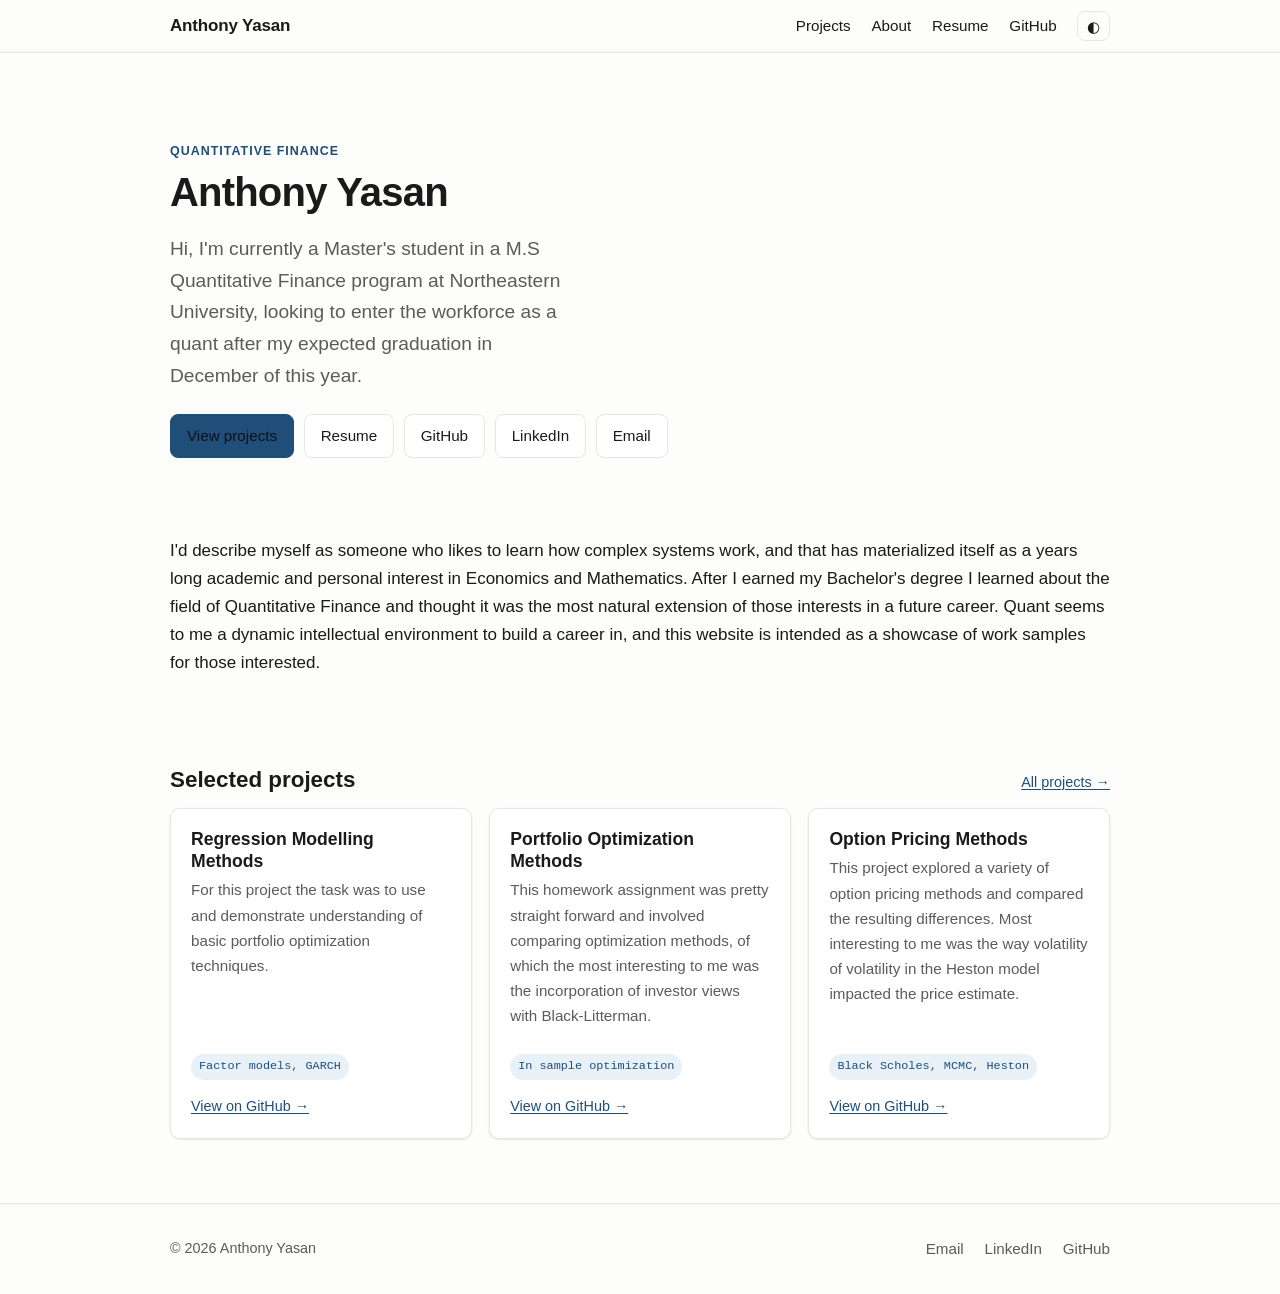
==== index.html @ 8fbe660a "Publish portfolio site" ====
<!DOCTYPE html>
<html lang="en">
<head>
  <meta charset="utf-8">
  <meta name="viewport" content="width=device-width, initial-scale=1">
  <title>Anthony Yasan — Quantitative Finance</title>
  <meta name="description" content="Anthony Yasan — MS Quantitative Finance candidate at Northeastern.">
  <link rel="canonical" href="https://anthonyyasan.github.io/">
  <meta property="og:title" content="Anthony Yasan — Quantitative Finance">
  <meta property="og:description" content="MS Quantitative Finance candidate at Northeastern.">
  <meta property="og:type" content="website">
  <meta property="og:url" content="https://anthonyyasan.github.io/">
  <meta property="og:image" content="https://anthonyyasan.github.io/assets/img/og-card.png">
  <meta name="twitter:card" content="summary_large_image">
  <link rel="icon" href="/assets/img/favicon.svg" type="image/svg+xml">
  <link rel="stylesheet" href="/css/style.css">
  <script>try{var t=localStorage.getItem('theme');if(t)document.documentElement.setAttribute('data-theme',t);}catch(e){}</script>
  <script src="/js/main.js" defer></script>
  <script type="application/ld+json">
  {
    "@context": "https://schema.org",
    "@type": "Person",
    "name": "Anthony Yasan",
    "url": "https://anthonyyasan.github.io/",
    "alumniOf": ["Northeastern University", "University of Massachusetts Amherst"],
    "sameAs": [
      "https://www.linkedin.com/in/anthony-yasan",
      "https://github.com/AnthonyYasan"
    ]
  }
  </script>
</head>
<body>
  <!-- ===================== HEADER / NAV (structure — leave as-is) ===================== -->
  <header class="site-header">
    <nav class="nav" aria-label="Primary">
      <a class="nav__brand" href="/">Anthony Yasan</a>
      <span class="nav__spacer"></span>
      <button class="nav-toggle" aria-label="Toggle navigation" aria-expanded="false" aria-controls="nav-links">☰</button>
      <ul class="nav__links" id="nav-links">
        <li><a href="/projects.html">Projects</a></li>
        <li><a href="/about.html">About</a></li>
        <li><a href="/resume.html">Resume</a></li>
        <li><a href="https://github.com/AnthonyYasan" target="_blank" rel="noopener">GitHub</a></li>
        <li><button class="theme-toggle" aria-label="Toggle light or dark theme" title="Toggle theme">◐</button></li>
      </ul>
    </nav>
  </header>

  <main class="container container--wide">
    <section class="hero">
      <p class="eyebrow">Quantitative Finance</p>
      <h1>Anthony Yasan</h1>

      <!-- ✍️ POSITIONING LINE -->
      <p class="hero__lead">Hi, I'm currently a Master's student in a M.S Quantitative Finance program at Northeastern University, looking to enter the workforce as a quant after my expected graduation in December of this year.</p>

      <div class="btn-row">
        <a class="btn btn--primary" href="/projects.html">View projects</a>
        <a class="btn" href="/resume.html">Resume</a>
        <a class="btn" href="https://github.com/AnthonyYasan" target="_blank" rel="noopener">GitHub</a>
        <a class="btn" href="https://www.linkedin.com/in/anthony-yasan" target="_blank" rel="noopener">LinkedIn</a>
        <a class="btn" href="mailto:anthony.yasan@gmail.com">Email</a>
      </div>
    </section>

    <section>
      <!-- ✍️ SHORT BIO -->
      <p>I'd describe myself as someone who likes to learn how complex systems work, and that has materialized itself as a years long academic and personal interest in Economics and Mathematics. After I earned my Bachelor's degree I learned about the field of Quantitative Finance and thought it was the most natural extension of those interests in a future career. Quant seems to me a dynamic intellectual environment to build a career in, and this website is intended as a showcase of work samples for those interested.</p>
    </section>

    <section>
      <div class="section-head">
        <h2>Selected projects</h2>
        <a href="/projects.html">All projects &rarr;</a>
      </div>
      <div class="card-grid">

        <!-- PROJECT 1 -->
        <article class="card">
          <h3><a href="https://github.com/AnthonyYasan/asset-pricing-factor-models" target="_blank" rel="noopener"><span>Regression Modelling Methods</span></a></h3>
          <p class="card__result">For this project the task was to use and demonstrate understanding of basic portfolio optimization techniques.</p>
          <ul class="tags"><li class="tag">Factor models, GARCH</li></ul>
          <div class="card__links"><a href="https://github.com/AnthonyYasan/asset-pricing-factor-models" target="_blank" rel="noopener">View on GitHub &rarr;</a></div>
        </article>

        <!-- PROJECT 2 -->
        <article class="card">
          <h3><a href="https://github.com/AnthonyYasan/portfolio-optimization" target="_blank" rel="noopener"><span>Portfolio Optimization Methods</span></a></h3>
          <p class="card__result">This homework assignment was pretty straight forward and involved comparing optimization methods, of which the most interesting to me was the incorporation of investor views with Black-Litterman.</p>
          <ul class="tags"><li class="tag">In sample optimization</li></ul>
          <div class="card__links"><a href="https://github.com/AnthonyYasan/portfolio-optimization" target="_blank" rel="noopener">View on GitHub &rarr;</a></div>
        </article>

        <!-- PROJECT 3 -->
        <article class="card">
          <h3><a href="https://github.com/AnthonyYasan/option-pricing-models" target="_blank" rel="noopener"><span>Option Pricing Methods</span></a></h3>
          <p class="card__result">This project explored a variety of option pricing methods and compared the resulting differences. Most interesting to me was the way volatility of volatility in the Heston model impacted the price estimate.</p>
          <ul class="tags"><li class="tag">Black Scholes, MCMC, Heston</li></ul>
          <div class="card__links"><a href="https://github.com/AnthonyYasan/option-pricing-models" target="_blank" rel="noopener">View on GitHub &rarr;</a></div>
        </article>

      </div>
    </section>
  </main>

  <!-- ===================== FOOTER (structure — edit contact links if needed) ===================== -->
  <footer class="site-footer">
    <div class="container container--wide footer-grid">
      <span>&copy; 2026 Anthony Yasan</span>
      <span class="nav__spacer"></span>
      <ul class="nav__links">
        <li><a href="mailto:anthony.yasan@gmail.com">Email</a></li>
        <li><a href="https://www.linkedin.com/in/anthony-yasan" target="_blank" rel="noopener">LinkedIn</a></li>
        <li><a href="https://github.com/AnthonyYasan" target="_blank" rel="noopener">GitHub</a></li>
      </ul>
    </div>
  </footer>
</body>
</html>
---- css/style.css ----
/* ==========================================================================
   Anthony Yasan — portfolio site
   One stylesheet. Mobile-first. Design tokens in :root. Free dark mode.
   ========================================================================== */

/* ----- Design tokens ----------------------------------------------------- */
:root {
  /* color */
  --bg: #fdfdfc;
  --fg: #1a1a1a;
  --muted: #5b5b5b;
  --accent: #1f4e79;
  --accent-soft: #e8f0f8;
  --card: #ffffff;
  --border: #e6e6e3;
  --code-bg: #f4f4f2;

  /* type */
  --sans: -apple-system, BlinkMacSystemFont, "Segoe UI", Roboto, Helvetica, Arial, sans-serif;
  --mono: ui-monospace, SFMono-Regular, Menlo, Consolas, "Liberation Mono", monospace;

  /* scale */
  --max: 760px;
  --max-wide: 980px;
  --space: 1rem;
  --radius: 10px;
  --shadow: 0 1px 3px rgba(0, 0, 0, .06), 0 1px 2px rgba(0, 0, 0, .04);
}

@media (prefers-color-scheme: dark) {
  :root:not([data-theme="light"]) {
    --bg: #15171a;
    --fg: #e9e9e7;
    --muted: #a3a3a0;
    --accent: #7fb3e8;
    --accent-soft: #1d2733;
    --card: #1d2024;
    --border: #2c3036;
    --code-bg: #1b1e22;
    --shadow: 0 1px 3px rgba(0, 0, 0, .4);
  }
}
/* manual override (set by js/main.js on <html data-theme="...">) */
[data-theme="dark"] {
  --bg: #15171a; --fg: #e9e9e7; --muted: #a3a3a0; --accent: #7fb3e8;
  --accent-soft: #1d2733; --card: #1d2024; --border: #2c3036; --code-bg: #1b1e22;
  --shadow: 0 1px 3px rgba(0, 0, 0, .4);
}
[data-theme="light"] {
  --bg: #fdfdfc; --fg: #1a1a1a; --muted: #5b5b5b; --accent: #1f4e79;
  --accent-soft: #e8f0f8; --card: #ffffff; --border: #e6e6e3; --code-bg: #f4f4f2;
}

/* ----- Base -------------------------------------------------------------- */
*, *::before, *::after { box-sizing: border-box; }

html { -webkit-text-size-adjust: 100%; scroll-behavior: smooth; }
@media (prefers-reduced-motion: reduce) {
  html { scroll-behavior: auto; }
  * { transition: none !important; animation: none !important; }
}

body {
  margin: 0;
  font-family: var(--sans);
  font-size: 1.0625rem;
  line-height: 1.65;
  color: var(--fg);
  background: var(--bg);
  -webkit-font-smoothing: antialiased;
}

h1, h2, h3 { line-height: 1.25; font-weight: 700; }
h1 { font-size: clamp(1.9rem, 4vw, 2.5rem); margin: 0 0 .4em; letter-spacing: -.02em; }
h2 { font-size: 1.4rem; margin: 2.2em 0 .6em; }
h3 { font-size: 1.1rem; margin: 1.6em 0 .4em; }
p { margin: 0 0 1em; }

a { color: var(--accent); text-decoration-thickness: 1px; text-underline-offset: 2px; }
a:hover { text-decoration: none; }

:focus-visible { outline: 2.5px solid var(--accent); outline-offset: 2px; border-radius: 3px; }

img { max-width: 100%; height: auto; display: block; }

code, pre { font-family: var(--mono); font-size: .9em; }
code { background: var(--code-bg); padding: .12em .4em; border-radius: 4px; }
pre {
  background: var(--code-bg); padding: 1rem; border-radius: var(--radius);
  overflow-x: auto; border: 1px solid var(--border); line-height: 1.5;
}
pre code { background: none; padding: 0; }

.container { width: 100%; max-width: var(--max); margin-inline: auto; padding-inline: 1.25rem; }
.container--wide { max-width: var(--max-wide); }
.muted { color: var(--muted); }
.eyebrow {
  text-transform: uppercase; letter-spacing: .08em; font-size: .78rem;
  font-weight: 600; color: var(--accent); margin: 0 0 .4em;
}

/* ----- Header / nav ------------------------------------------------------ */
.site-header {
  position: sticky; top: 0; z-index: 20;
  background: color-mix(in srgb, var(--bg) 88%, transparent);
  backdrop-filter: saturate(180%) blur(8px);
  border-bottom: 1px solid var(--border);
}
.nav {
  max-width: var(--max-wide); margin-inline: auto; padding: .7rem 1.25rem;
  display: flex; align-items: center; gap: 1rem;
}
.nav__brand { font-weight: 700; color: var(--fg); text-decoration: none; letter-spacing: -.01em; }
.nav__brand:hover { color: var(--accent); }
.nav__spacer { flex: 1; }
.nav__links { display: flex; align-items: center; gap: 1.3rem; list-style: none; margin: 0; padding: 0; }
.nav__links a { color: var(--fg); text-decoration: none; font-size: .95rem; }
.nav__links a:hover, .nav__links a[aria-current="page"] { color: var(--accent); }
.nav-toggle, .theme-toggle {
  background: none; border: 1px solid var(--border); border-radius: 8px;
  color: var(--fg); cursor: pointer; padding: .4rem .55rem; font-size: 1rem; line-height: 1;
}
.theme-toggle { font-size: .95rem; }
.nav-toggle { display: none; }

@media (max-width: 640px) {
  .nav-toggle { display: inline-flex; }
  .nav__links {
    display: none; position: absolute; top: 100%; left: 0; right: 0;
    flex-direction: column; align-items: flex-start; gap: 0;
    background: var(--bg); border-bottom: 1px solid var(--border); padding: .5rem 1.25rem 1rem;
  }
  body.nav-open .nav__links { display: flex; }
  .nav__links li { width: 100%; padding: .5rem 0; border-top: 1px solid var(--border); }
}

/* ----- Buttons ----------------------------------------------------------- */
.btn-row { display: flex; flex-wrap: wrap; gap: .6rem; margin: 1.4rem 0; }
.btn {
  display: inline-flex; align-items: center; gap: .4rem;
  padding: .55rem 1rem; border-radius: 8px; font-size: .95rem; font-weight: 500;
  text-decoration: none; border: 1px solid var(--border); color: var(--fg);
  background: var(--card); transition: border-color .15s, transform .05s;
}
.btn:hover { border-color: var(--accent); }
.btn:active { transform: translateY(1px); }
.btn--primary { background: var(--accent); color: #fff; border-color: var(--accent); }
[data-theme="dark"] .btn--primary, :root:not([data-theme="light"]) .btn--primary { color: #0e1116; }
.btn--primary:hover { filter: brightness(1.05); }

/* ----- Hero -------------------------------------------------------------- */
.hero { padding: 3rem 0 1rem; }
.hero__lead { font-size: 1.2rem; color: var(--muted); max-width: 38ch; }
.hero h1 .accent { color: var(--accent); }

/* ----- Sections ---------------------------------------------------------- */
section { margin: 2.5rem 0; }
.section-head { display: flex; align-items: baseline; justify-content: space-between; gap: 1rem; }
.section-head a { font-size: .9rem; white-space: nowrap; }

/* ----- Project cards ----------------------------------------------------- */
.card-grid {
  display: grid; gap: 1.1rem;
  grid-template-columns: repeat(auto-fit, minmax(280px, 1fr));
}
.card {
  display: flex; flex-direction: column;
  background: var(--card); border: 1px solid var(--border); border-radius: var(--radius);
  padding: 1.25rem; box-shadow: var(--shadow); transition: border-color .15s, transform .12s;
}
.card:hover { border-color: var(--accent); transform: translateY(-2px); }
.card h3 { margin: 0 0 .3rem; }
.card h3 a { color: var(--fg); text-decoration: none; }
.card:hover h3 a { color: var(--accent); }
.card__result { color: var(--muted); font-size: .95rem; flex: 1; }
.card__links { display: flex; gap: 1rem; margin-top: .9rem; font-size: .9rem; }

.tags { display: flex; flex-wrap: wrap; gap: .4rem; margin: .7rem 0 0; padding: 0; list-style: none; }
.tag {
  font-family: var(--mono); font-size: .74rem; color: var(--accent);
  background: var(--accent-soft); padding: .2rem .5rem; border-radius: 999px;
}

/* status pill for in-progress case studies */
.pill {
  display: inline-block; font-size: .72rem; font-weight: 600; letter-spacing: .04em;
  text-transform: uppercase; color: var(--muted); border: 1px solid var(--border);
  border-radius: 999px; padding: .15rem .55rem; vertical-align: middle;
}

/* ----- Case study -------------------------------------------------------- */
.case-study header { margin-bottom: 1.5rem; }
.case-study .dek { font-size: 1.15rem; color: var(--muted); }
.meta { list-style: none; margin: 1rem 0 0; padding: 0;
  display: flex; flex-wrap: wrap; gap: .4rem 1.2rem; font-size: .9rem; color: var(--muted); }
.meta li { display: flex; align-items: center; gap: .35rem; }
.case-study section { margin: 1.8rem 0; }

figure { margin: 1.4rem 0; }
figure img { border: 1px solid var(--border); border-radius: var(--radius); width: 100%; }
figcaption { font-size: .85rem; color: var(--muted); margin-top: .5rem; text-align: center; }

.math {
  font-family: var(--mono); background: var(--code-bg); border: 1px solid var(--border);
  border-radius: var(--radius); padding: .8rem 1rem; overflow-x: auto; margin: 1.1rem 0;
}

.callout {
  border-left: 3px solid var(--accent); background: var(--accent-soft);
  padding: .9rem 1.1rem; border-radius: 0 var(--radius) var(--radius) 0; margin: 1.4rem 0;
}
.callout--note { font-size: .95rem; }

table.metrics { width: 100%; border-collapse: collapse; margin: 1.2rem 0; font-size: .92rem; }
table.metrics th, table.metrics td { padding: .5rem .6rem; border-bottom: 1px solid var(--border); text-align: right; }
table.metrics th:first-child, table.metrics td:first-child { text-align: left; }
table.metrics thead th { border-bottom: 2px solid var(--border); color: var(--muted); font-weight: 600; }
table.metrics tbody tr:hover { background: var(--accent-soft); }

.cs-prevnext { display: flex; justify-content: space-between; gap: 1rem;
  margin: 2.5rem 0 0; padding-top: 1.2rem; border-top: 1px solid var(--border); font-size: .92rem; }

/* ----- Footer ------------------------------------------------------------ */
.site-footer {
  border-top: 1px solid var(--border); margin-top: 4rem; padding: 2rem 0;
  color: var(--muted); font-size: .9rem;
}
.site-footer .nav__links a { color: var(--muted); }
.footer-grid { display: flex; flex-wrap: wrap; gap: .5rem 1.3rem; align-items: center; }
.footer-grid .nav__spacer { flex: 1; min-width: 1rem; }

/* ----- Editable placeholders (scaffold) ---------------------------------- */
/* These mark spots for you to fill in. Replace the text and delete the
   class="placeholder" so the styling goes away. Search the files for ✍️ . */
.placeholder {
  color: var(--muted); font-style: italic;
  background: var(--accent-soft); border: 1px dashed var(--border);
  border-radius: 6px; padding: .5rem .75rem; margin: .4rem 0;
}
.placeholder--inline { display: inline-block; padding: .05rem .4rem; margin: 0; }
.fig-slot {
  display: flex; align-items: center; justify-content: center; text-align: center;
  min-height: 150px; color: var(--muted); font-style: italic;
  background: var(--accent-soft); border: 1px dashed var(--border);
  border-radius: var(--radius); padding: 1rem; margin: 1.4rem 0;
}

/* ----- Print ------------------------------------------------------------- */
@media print {
  .site-header, .site-footer, .cs-prevnext, .btn-row { display: none; }
  body { font-size: 11pt; color: #000; background: #fff; }
  a { color: #000; text-decoration: underline; }
}
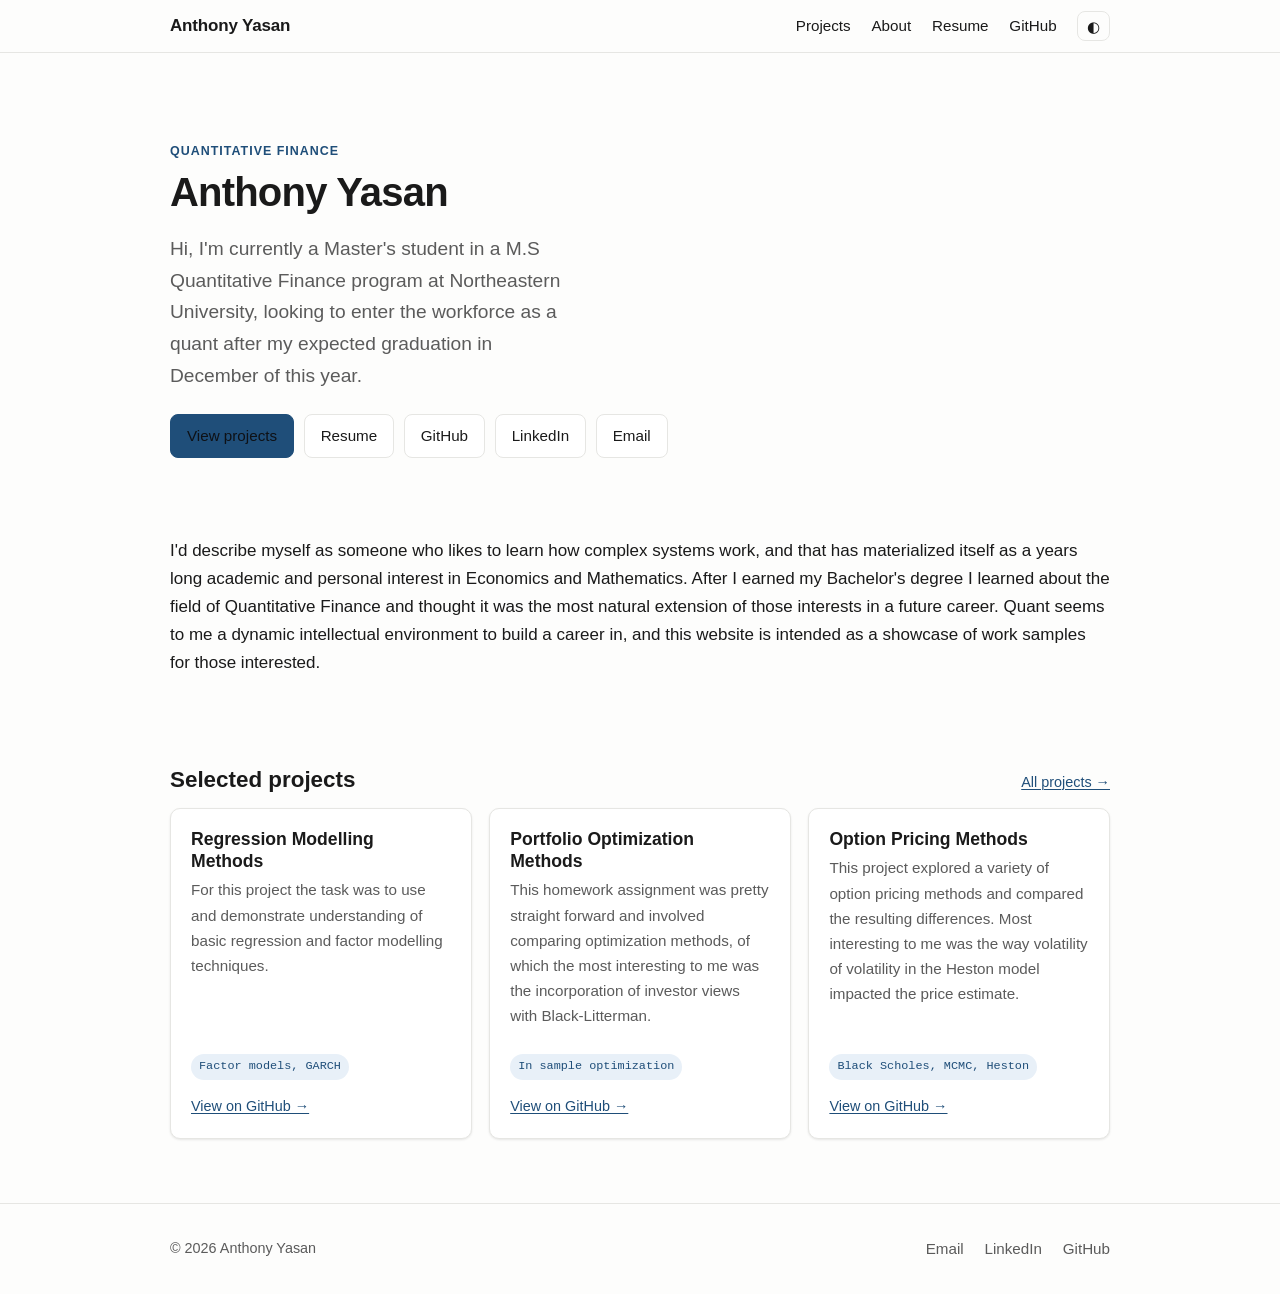
==== commit 928a1b3e: "Fix home-page project one-liner" ====
--- a/index.html
+++ b/index.html
@@ -79,7 +79,7 @@
         <!-- PROJECT 1 -->
         <article class="card">
           <h3><a href="https://github.com/AnthonyYasan/asset-pricing-factor-models" target="_blank" rel="noopener"><span>Regression Modelling Methods</span></a></h3>
-          <p class="card__result">For this project the task was to use and demonstrate understanding of basic portfolio optimization techniques.</p>
+          <p class="card__result">For this project the task was to use and demonstrate understanding of basic regression and factor modelling techniques.</p>
           <ul class="tags"><li class="tag">Factor models, GARCH</li></ul>
           <div class="card__links"><a href="https://github.com/AnthonyYasan/asset-pricing-factor-models" target="_blank" rel="noopener">View on GitHub &rarr;</a></div>
         </article>
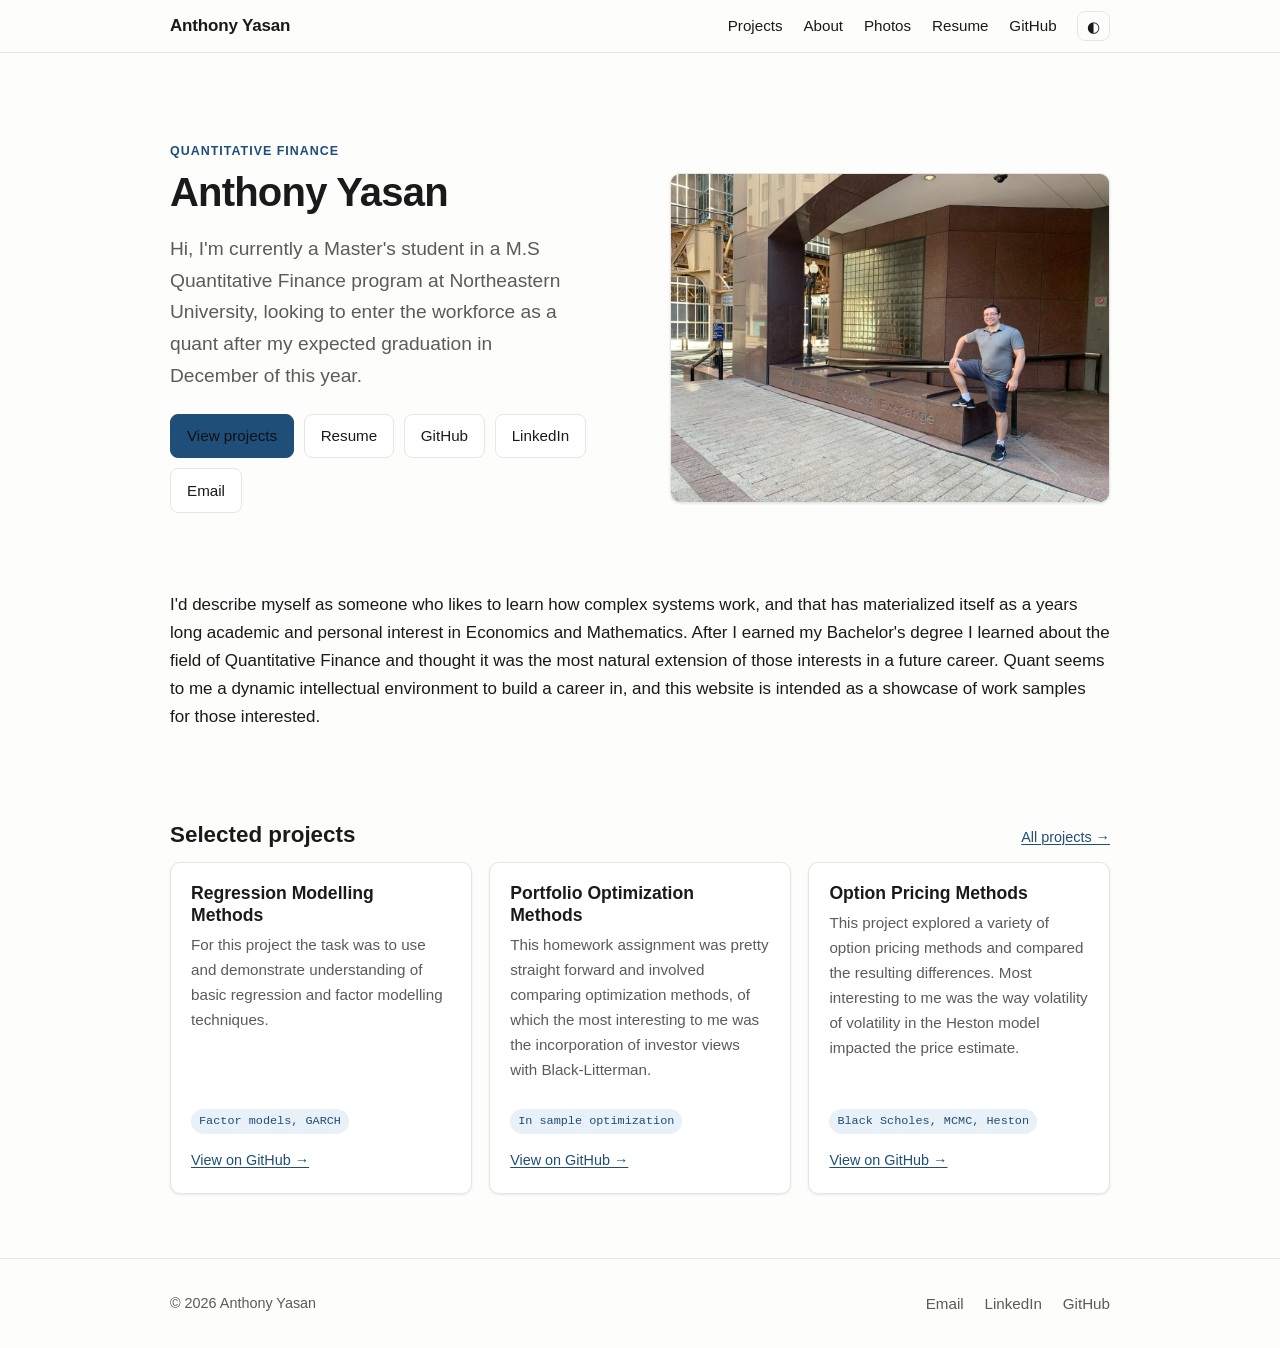
==== commit 183a10af: "Added some photos to the site" ====
--- a/index.html
+++ b/index.html
@@ -40,6 +40,7 @@
       <ul class="nav__links" id="nav-links">
         <li><a href="/projects.html">Projects</a></li>
         <li><a href="/about.html">About</a></li>
+        <li><a href="/gallery.html">Photos</a></li>
         <li><a href="/resume.html">Resume</a></li>
         <li><a href="https://github.com/AnthonyYasan" target="_blank" rel="noopener">GitHub</a></li>
         <li><button class="theme-toggle" aria-label="Toggle light or dark theme" title="Toggle theme">◐</button></li>
@@ -48,20 +49,20 @@
   </header>
 
   <main class="container container--wide">
-    <section class="hero">
-      <p class="eyebrow">Quantitative Finance</p>
-      <h1>Anthony Yasan</h1>
-
-      <!-- ✍️ POSITIONING LINE -->
-      <p class="hero__lead">Hi, I'm currently a Master's student in a M.S Quantitative Finance program at Northeastern University, looking to enter the workforce as a quant after my expected graduation in December of this year.</p>
-
-      <div class="btn-row">
-        <a class="btn btn--primary" href="/projects.html">View projects</a>
-        <a class="btn" href="/resume.html">Resume</a>
-        <a class="btn" href="https://github.com/AnthonyYasan" target="_blank" rel="noopener">GitHub</a>
-        <a class="btn" href="https://www.linkedin.com/in/anthony-yasan" target="_blank" rel="noopener">LinkedIn</a>
-        <a class="btn" href="mailto:anthony.yasan@gmail.com">Email</a>
+    <section class="hero hero--split">
+      <div class="hero__text">
+        <p class="eyebrow">Quantitative Finance</p>
+        <h1>Anthony Yasan</h1>
+        <p class="hero__lead">Hi, I'm currently a Master's student in a M.S Quantitative Finance program at Northeastern University, looking to enter the workforce as a quant after my expected graduation in December of this year.</p>
+        <div class="btn-row">
+          <a class="btn btn--primary" href="/projects.html">View projects</a>
+          <a class="btn" href="/resume.html">Resume</a>
+          <a class="btn" href="https://github.com/AnthonyYasan" target="_blank" rel="noopener">GitHub</a>
+          <a class="btn" href="https://www.linkedin.com/in/anthony-yasan" target="_blank" rel="noopener">LinkedIn</a>
+          <a class="btn" href="mailto:anthony.yasan@gmail.com">Email</a>
+        </div>
       </div>
+      <img class="hero-photo" src="/assets/img/home.jpg" alt="Anthony Yasan at the Chicago Board Options Exchange" width="1200" height="900">
     </section>
 
     <section>
--- a/css/style.css
+++ b/css/style.css
@@ -245,6 +245,32 @@
   border-radius: var(--radius); padding: 1rem; margin: 1.4rem 0;
 }
 
+/* ----- Photos ------------------------------------------------------------ */
+.hero--split { display: flex; gap: 2.5rem; align-items: center; }
+.hero--split .hero__text { flex: 1 1 auto; min-width: 0; }
+.hero-photo {
+  flex: 0 0 42%; max-width: 440px; width: 100%; height: auto;
+  border-radius: var(--radius); border: 1px solid var(--border); box-shadow: var(--shadow);
+}
+.about-hero { display: flex; gap: 2rem; align-items: center; }
+.about-hero__text { flex: 1 1 320px; min-width: 0; }
+.headshot {
+  flex: 0 0 auto; width: 210px; height: auto; border-radius: var(--radius);
+  border: 1px solid var(--border); box-shadow: var(--shadow);
+}
+@media (max-width: 640px) {
+  .hero--split { flex-direction: column; }
+  .hero-photo { max-width: 100%; flex-basis: auto; }
+  .about-hero { flex-direction: column; align-items: flex-start; }
+  .headshot { width: 160px; }
+}
+
+/* ----- Gallery ----------------------------------------------------------- */
+.gallery { display: grid; grid-template-columns: repeat(auto-fill, minmax(280px, 1fr)); gap: 1rem; }
+.gallery a { display: block; border-radius: var(--radius); overflow: hidden; border: 1px solid var(--border); }
+.gallery img { width: 100%; aspect-ratio: 4 / 3; object-fit: cover; display: block; transition: transform .2s; }
+.gallery a:hover img { transform: scale(1.03); }
+
 /* ----- Print ------------------------------------------------------------- */
 @media print {
   .site-header, .site-footer, .cs-prevnext, .btn-row { display: none; }
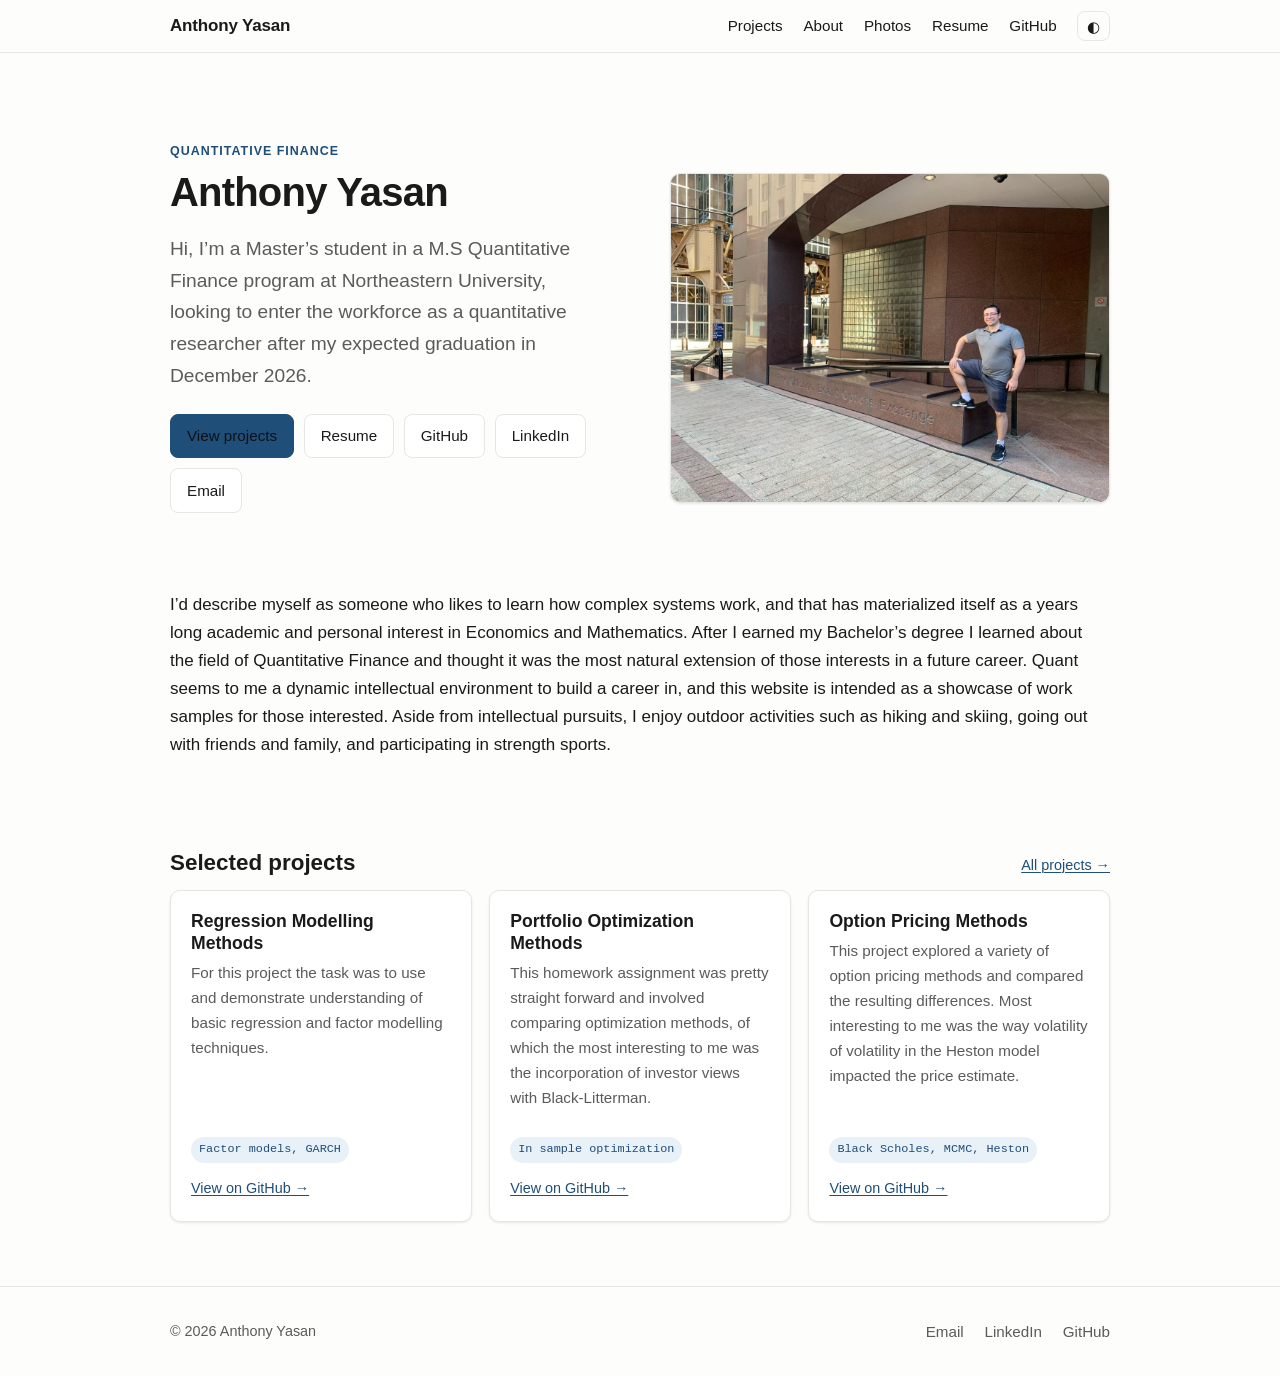
==== commit 02aeeff4: "Edited the home page a bit" ====
--- a/index.html
+++ b/index.html
@@ -53,7 +53,7 @@
       <div class="hero__text">
         <p class="eyebrow">Quantitative Finance</p>
         <h1>Anthony Yasan</h1>
-        <p class="hero__lead">Hi, I'm currently a Master's student in a M.S Quantitative Finance program at Northeastern University, looking to enter the workforce as a quant after my expected graduation in December of this year.</p>
+        <p class="hero__lead">Hi, I’m a Master’s student in a M.S Quantitative Finance program at Northeastern University, looking to enter the workforce as a quantitative researcher after my expected graduation in December 2026.</p>
         <div class="btn-row">
           <a class="btn btn--primary" href="/projects.html">View projects</a>
           <a class="btn" href="/resume.html">Resume</a>
@@ -67,7 +67,9 @@
 
     <section>
       <!-- ✍️ SHORT BIO -->
-      <p>I'd describe myself as someone who likes to learn how complex systems work, and that has materialized itself as a years long academic and personal interest in Economics and Mathematics. After I earned my Bachelor's degree I learned about the field of Quantitative Finance and thought it was the most natural extension of those interests in a future career. Quant seems to me a dynamic intellectual environment to build a career in, and this website is intended as a showcase of work samples for those interested.</p>
+      <p>I’d describe myself as someone who likes to learn how complex systems work, and that has materialized itself as a years long academic and personal interest in Economics and Mathematics. After I earned my Bachelor’s degree I learned about the field of Quantitative Finance and thought it was the most natural extension of those interests in a future career. Quant seems to me a dynamic intellectual environment to build a career in, and this website is intended as a showcase of work samples for those interested. Aside from intellectual pursuits, I enjoy outdoor activities such as hiking and skiing, going out with friends and family, and participating in strength sports.
+
+      </p>
     </section>
 
     <section>
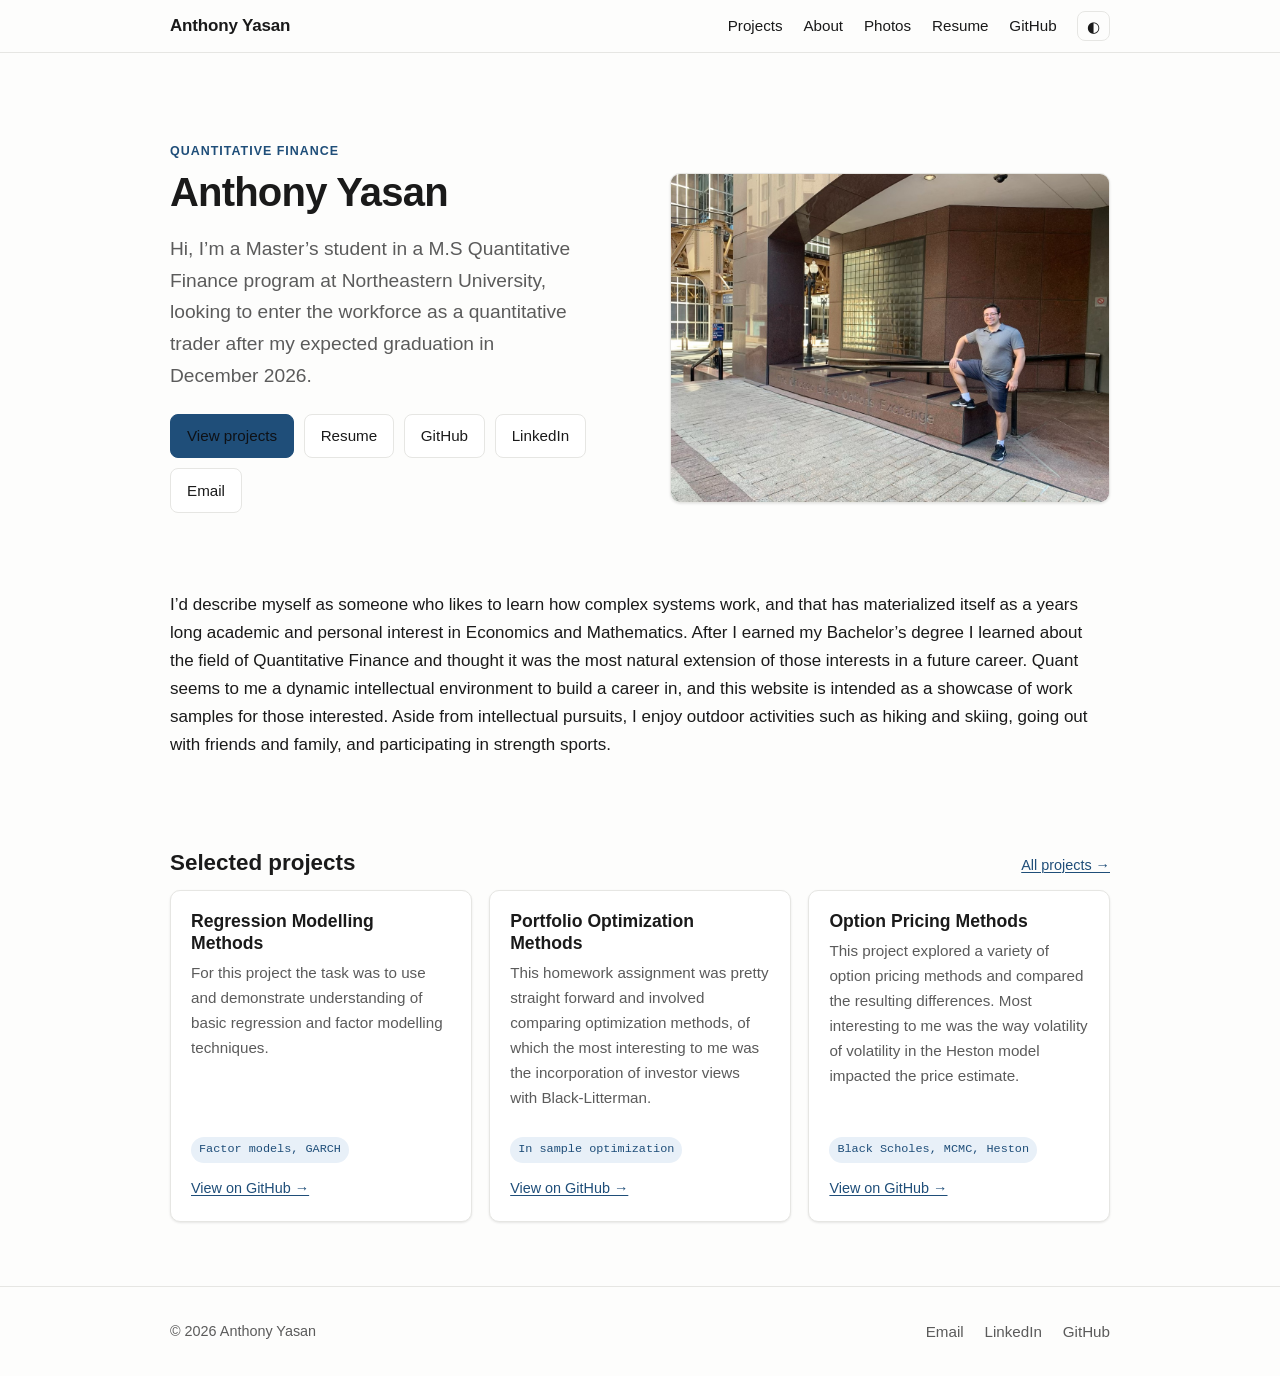
==== commit 87d2acbc: "Matched homepage paragraph with updated resume" ====
--- a/index.html
+++ b/index.html
@@ -53,7 +53,7 @@
       <div class="hero__text">
         <p class="eyebrow">Quantitative Finance</p>
         <h1>Anthony Yasan</h1>
-        <p class="hero__lead">Hi, I’m a Master’s student in a M.S Quantitative Finance program at Northeastern University, looking to enter the workforce as a quantitative researcher after my expected graduation in December 2026.</p>
+        <p class="hero__lead">Hi, I’m a Master’s student in a M.S Quantitative Finance program at Northeastern University, looking to enter the workforce as a quantitative trader after my expected graduation in December 2026.</p>
         <div class="btn-row">
           <a class="btn btn--primary" href="/projects.html">View projects</a>
           <a class="btn" href="/resume.html">Resume</a>
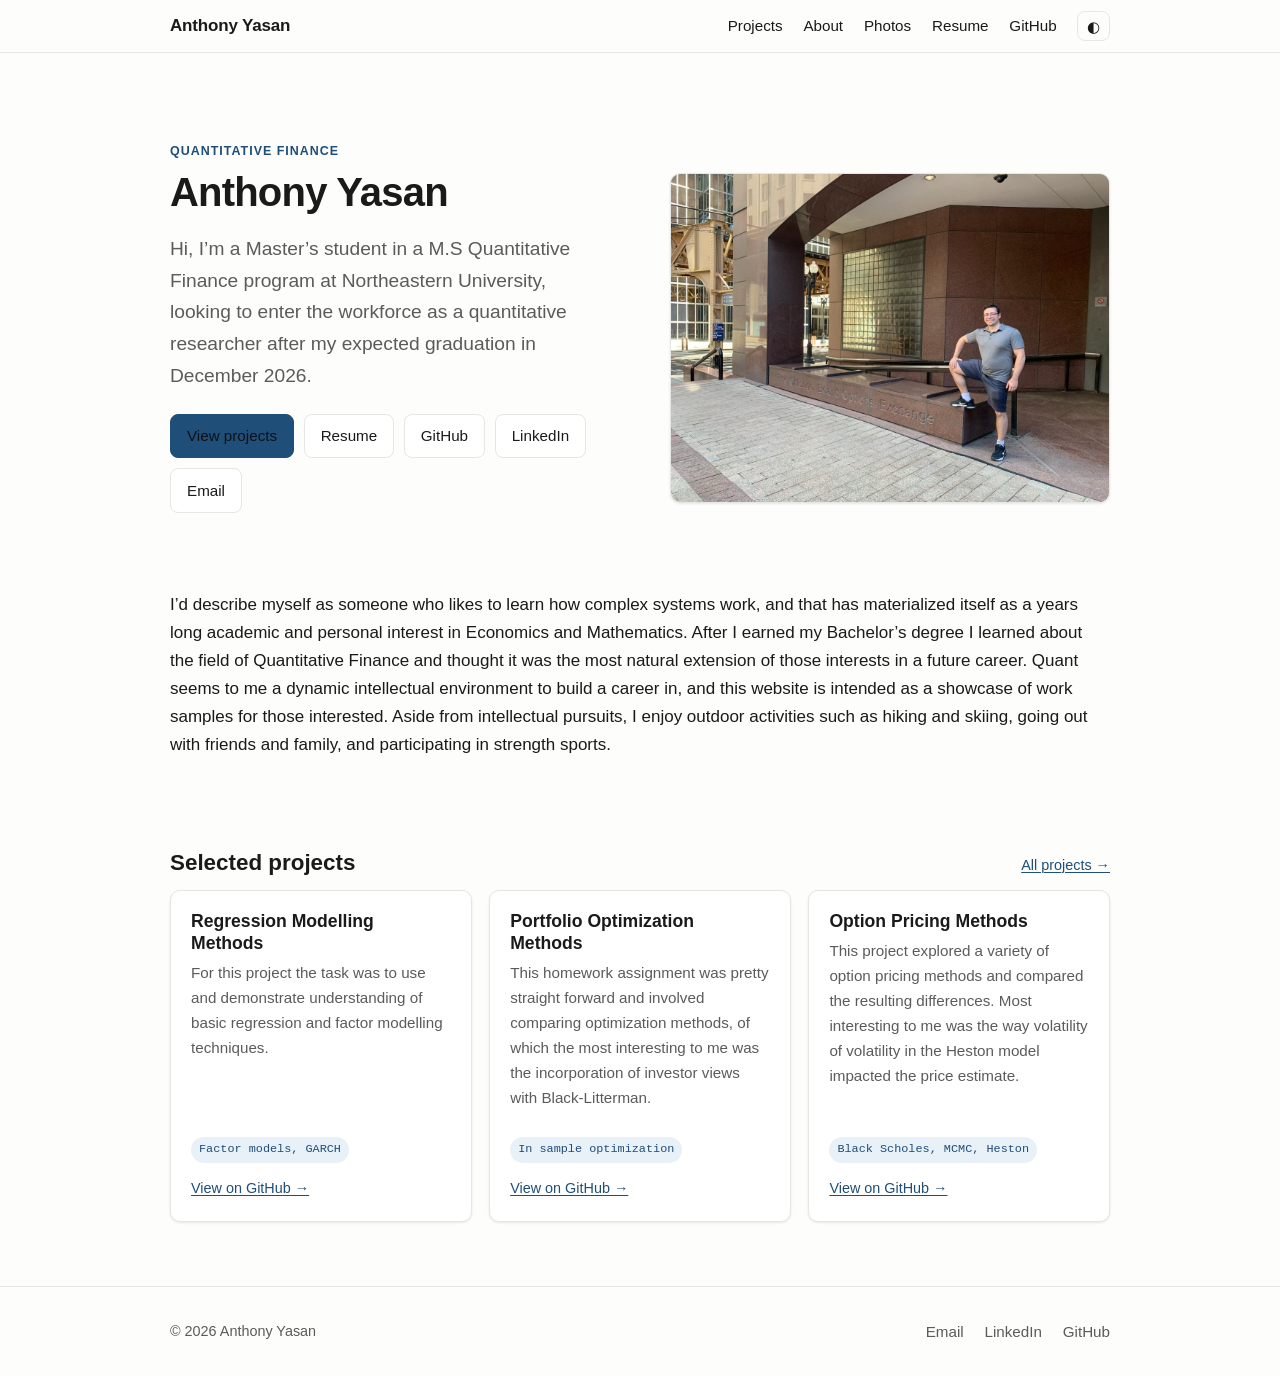
==== commit 87082335: "Made further small edits" ====
--- a/index.html
+++ b/index.html
@@ -53,7 +53,7 @@
       <div class="hero__text">
         <p class="eyebrow">Quantitative Finance</p>
         <h1>Anthony Yasan</h1>
-        <p class="hero__lead">Hi, I’m a Master’s student in a M.S Quantitative Finance program at Northeastern University, looking to enter the workforce as a quantitative trader after my expected graduation in December 2026.</p>
+        <p class="hero__lead">Hi, I’m a Master’s student in a M.S Quantitative Finance program at Northeastern University, looking to enter the workforce as a quantitative researcher after my expected graduation in December 2026.</p>
         <div class="btn-row">
           <a class="btn btn--primary" href="/projects.html">View projects</a>
           <a class="btn" href="/resume.html">Resume</a>
